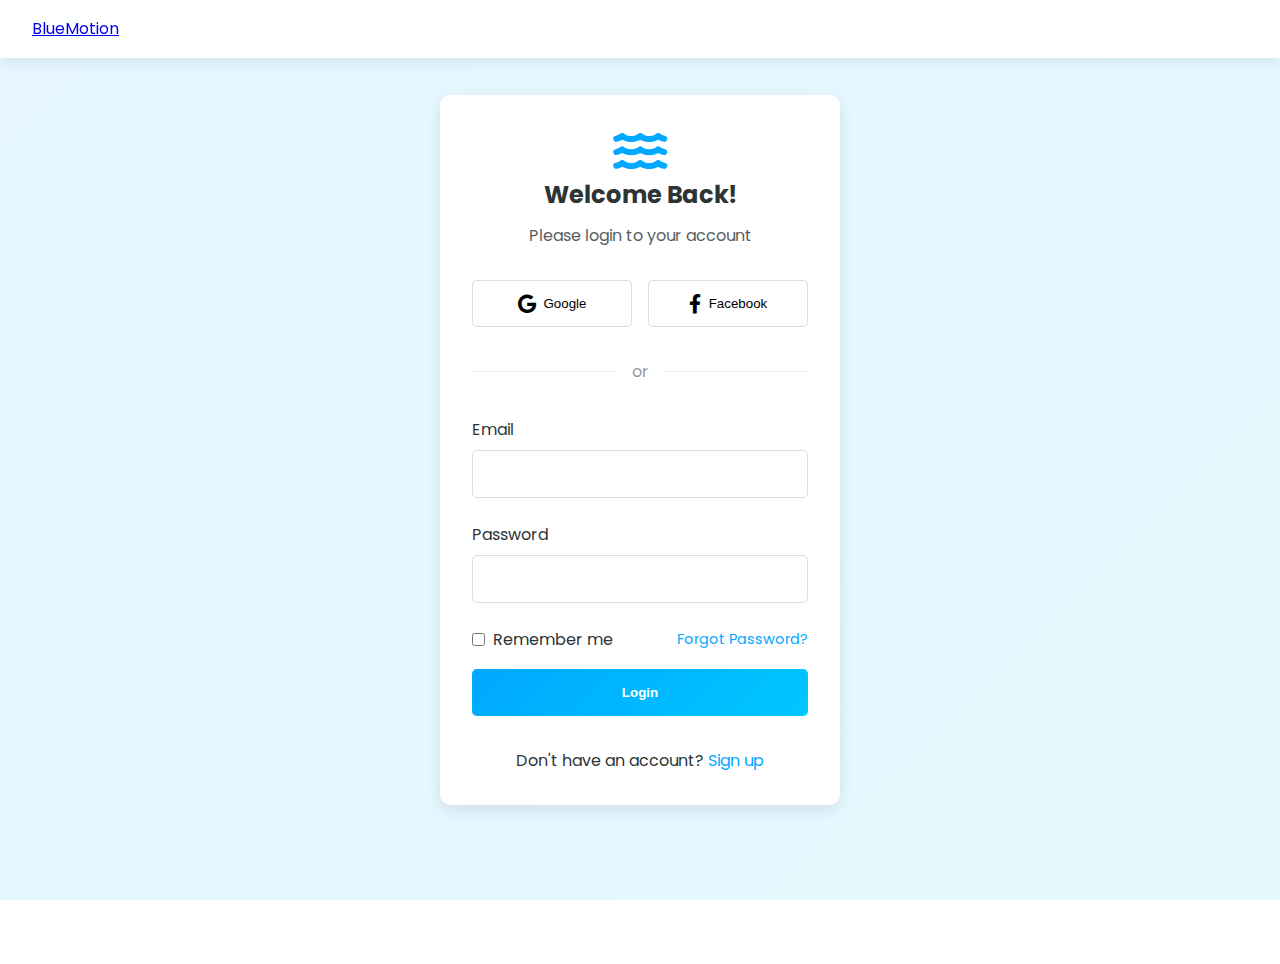
==== login.html @ e765bf22 "Initial commit" ====
<!DOCTYPE html>
<html lang="en">
<head>
    <meta charset="UTF-8">
    <meta name="viewport" content="width=device-width, initial-scale=1.0">
    <title>Login - BlueMotion</title>
    <link rel="stylesheet" href="styles/main.css">
    <link href="https://fonts.googleapis.com/css2?family=Poppins:wght@300;400;500;600;700;800&display=swap" rel="stylesheet">
    <link rel="stylesheet" href="https://cdnjs.cloudflare.com/ajax/libs/font-awesome/6.0.0/css/all.min.css">
    <style>
        .auth-section {
            min-height: 100vh;
            display: flex;
            align-items: center;
            justify-content: center;
            background: linear-gradient(135deg, rgba(0, 168, 255, 0.1), rgba(0, 198, 255, 0.1));
            padding: 2rem;
        }

        .auth-container {
            max-width: 400px;
            width: 100%;
            background-color: var(--bg-color);
            padding: 2rem;
            border-radius: 10px;
            box-shadow: 0 5px 15px var(--shadow-color);
        }

        .auth-header {
            text-align: center;
            margin-bottom: 2rem;
        }

        .auth-header img {
            width: 80px;
            height: 80px;
            margin-bottom: 1rem;
        }

        .auth-header h2 {
            color: var(--heading-color);
            margin-bottom: 0.5rem;
        }

        .auth-header p {
            color: var(--text-color);
            opacity: 0.8;
        }

        .social-login {
            display: grid;
            grid-template-columns: 1fr 1fr;
            gap: 1rem;
            margin-bottom: 2rem;
        }

        .social-btn {
            display: flex;
            align-items: center;
            justify-content: center;
            gap: 0.5rem;
            padding: 0.8rem;
            border: 1px solid var(--border-color);
            border-radius: 5px;
            background: none;
            cursor: pointer;
            transition: background-color 0.3s ease;
        }

        .social-btn:hover {
            background-color: var(--light-color);
        }

        .social-btn i {
            font-size: 1.2rem;
        }

        .divider {
            display: flex;
            align-items: center;
            text-align: center;
            margin: 2rem 0;
            color: var(--text-color);
            opacity: 0.5;
        }

        .divider::before,
        .divider::after {
            content: "";
            flex: 1;
            border-bottom: 1px solid var(--border-color);
        }

        .divider span {
            padding: 0 1rem;
        }

        .form-group label {
            display: block;
            margin-bottom: 0.5rem;
            color: var(--text-color);
        }

        .form-group input {
            width: 100%;
            padding: 0.8rem;
            border: 1px solid var(--border-color);
            border-radius: 5px;
            transition: border-color 0.3s ease;
        }

        .form-group input:focus {
            border-color: var(--primary-color);
            outline: none;
        }

        .remember-forgot {
            display: flex;
            justify-content: space-between;
            align-items: center;
            margin: 1rem 0;
        }

        .remember-me {
            display: flex;
            align-items: center;
            gap: 0.5rem;
        }

        .forgot-password {
            color: var(--primary-color);
            text-decoration: none;
            font-size: 0.9rem;
        }

        .forgot-password:hover {
            text-decoration: underline;
        }

        .submit-btn {
            width: 100%;
            padding: 1rem;
            background: var(--gradient-1);
            color: white;
            border: none;
            border-radius: 5px;
            cursor: pointer;
            font-weight: 600;
            transition: opacity 0.3s ease;
        }

        .submit-btn:hover {
            opacity: 0.9;
        }

        .auth-footer {
            text-align: center;
            margin-top: 2rem;
        }

        .auth-footer a {
            color: var(--primary-color);
            text-decoration: none;
        }

        .auth-footer a:hover {
            text-decoration: underline;
        }

        .auth-error {
            color: var(--danger-color);
            margin: 1rem 0;
            padding: 1rem;
            background-color: rgba(231, 76, 60, 0.1);
            border-radius: 5px;
            display: none;
        }
    </style>
</head>
<body>
    <!-- Navigation -->
    <nav class="navbar">
        <div class="nav-container">
            <div class="logo">
                <a href="index.html">BlueMotion</a>
            </div>
        </div>
    </nav>

    <!-- Login Section -->
    <section class="auth-section">
        <div class="auth-container">
            <div class="auth-header">
                <i class="fas fa-water" style="font-size: 3rem; color: var(--primary-color);"></i>
                <h2>Welcome Back!</h2>
                <p>Please login to your account</p>
            </div>

            <div class="social-login">
                <button class="social-btn">
                    <i class="fab fa-google"></i>
                    <span>Google</span>
                </button>
                <button class="social-btn">
                    <i class="fab fa-facebook-f"></i>
                    <span>Facebook</span>
                </button>
            </div>

            <div class="divider">
                <span>or</span>
            </div>

            <div class="auth-error"></div>

            <form id="loginForm">
                <div class="form-group">
                    <label for="email">Email</label>
                    <input type="email" id="email" name="email" required>
                </div>
                <div class="form-group">
                    <label for="password">Password</label>
                    <input type="password" id="password" name="password" required>
                </div>
                <div class="remember-forgot">
                    <label class="remember-me">
                        <input type="checkbox" name="remember">
                        <span>Remember me</span>
                    </label>
                    <a href="#" class="forgot-password">Forgot Password?</a>
                </div>
                <button type="submit" class="submit-btn">Login</button>
            </form>

            <div class="auth-footer">
                <p>Don't have an account? <a href="register.html">Sign up</a></p>
            </div>
        </div>
    </section>

    <script>
        document.addEventListener('DOMContentLoaded', function() {
            const loginForm = document.getElementById('loginForm');
            const errorDiv = document.querySelector('.auth-error');

            loginForm.addEventListener('submit', async (e) => {
                e.preventDefault();

                const email = document.getElementById('email').value;
                const password = document.getElementById('password').value;

                try {
                    // Here you would typically make an API call to your backend
                    // For now, we'll simulate a successful login
                    await new Promise(resolve => setTimeout(resolve, 1000));

                    // Store user session
                    sessionStorage.setItem('user', JSON.stringify({
                        email: email,
                        name: email.split('@')[0]
                    }));

                    // Redirect to dashboard or previous page
                    const redirectUrl = sessionStorage.getItem('redirectUrl') || 'index.html';
                    window.location.href = redirectUrl;

                } catch (error) {
                    errorDiv.textContent = 'Invalid email or password';
                    errorDiv.style.display = 'block';
                }
            });

            // Handle social login buttons
            document.querySelectorAll('.social-btn').forEach(btn => {
                btn.addEventListener('click', () => {
                    errorDiv.textContent = 'Social login is not implemented yet';
                    errorDiv.style.display = 'block';
                });
            });
        });
    </script>
</body>
</html>
---- styles/main.css ----
/* Global Styles */
:root {
    --primary-color: #00a8ff;
    --secondary-color: #ff6b6b;
    --dark-color: #2d3436;
    --light-color: #f5f6fa;
    --success-color: #2ecc71;
    --danger-color: #e74c3c;
    --bg-color: #ffffff;
    --text-color: #2d3436;
    --card-bg: #ffffff;
    --nav-bg: rgba(255, 255, 255, 0.95);
    --shadow-color: rgba(0, 0, 0, 0.1);
    --border-color: #ddd;
    --heading-color: #2d3436;
    --gradient-1: linear-gradient(135deg, #00a8ff, #00c6ff);
    --gradient-2: linear-gradient(135deg, #ff6b6b, #ff8e8e);
    
    /* Responsive breakpoints */
    --mobile-width: 480px;
    --tablet-width: 768px;
    --desktop-width: 1024px;
    --large-desktop-width: 1200px;
}

* {
    margin: 0;
    padding: 0;
    box-sizing: border-box;
}

html {
    font-size: 16px;
    scroll-behavior: smooth;
}

body {
    font-family: 'Poppins', sans-serif;
    line-height: 1.6;
    color: var(--text-color);
    background-color: var(--bg-color);
}

.container {
    max-width: var(--large-desktop-width);
    margin: 0 auto;
    padding: 0 2rem;
}

/* Modern Navbar Styles */
.navbar {
    background: rgba(255, 255, 255, 0.95);
    box-shadow: 0 2px 15px rgba(0, 0, 0, 0.1);
    padding: 1rem 2rem;
    position: fixed;
    top: 0;
    left: 0;
    right: 0;
    z-index: 1000;
    backdrop-filter: blur(10px);
    -webkit-backdrop-filter: blur(10px);
    transition: all 0.3s ease;
}

.navbar.scrolled {
    background: rgba(255, 255, 255, 0.98);
    padding: 0.8rem 2rem;
}

.navbar-container {
    max-width: 1200px;
    margin: 0 auto;
    display: flex;
    justify-content: space-between;
    align-items: center;
}

.navbar-brand {
    display: flex;
    align-items: center;
    gap: 0.5rem;
}

.navbar-brand img {
    height: 40px;
    transition: all 0.3s ease;
}

.navbar.scrolled .navbar-brand img {
    height: 35px;
}

.navbar-brand h1 {
    font-size: 1.5rem;
    font-weight: 600;
    color: var(--primary-color);
    margin: 0;
}

.nav-links {
    display: flex;
    gap: 2rem;
    align-items: center;
    margin: 0;
    padding: 0;
    list-style: none;
}

.nav-link {
    color: var(--text-color);
    text-decoration: none;
    font-weight: 500;
    font-size: 1rem;
    padding: 0.5rem 0;
    position: relative;
    transition: all 0.3s ease;
}

.nav-link::after {
    content: '';
    position: absolute;
    bottom: 0;
    left: 0;
    width: 0;
    height: 2px;
    background: var(--primary-color);
    transition: width 0.3s ease;
}

.nav-link:hover {
    color: var(--primary-color);
}

.nav-link:hover::after {
    width: 100%;
}

.nav-link.active {
    color: var(--primary-color);
}

.nav-link.active::after {
    width: 100%;
}

.navbar-cta {
    background: var(--primary-color);
    color: white;
    padding: 0.8rem 1.5rem;
    border-radius: 50px;
    font-weight: 500;
    transition: all 0.3s ease;
    text-decoration: none;
    border: 2px solid var(--primary-color);
}

.navbar-cta:hover {
    background: transparent;
    color: var(--primary-color);
}

.mobile-menu-btn {
    display: none;
    background: none;
    border: none;
    cursor: pointer;
    padding: 0.5rem;
}

.mobile-menu-btn .bar {
    display: block;
    width: 25px;
    height: 3px;
    background: var(--text-color);
    margin: 5px 0;
    transition: all 0.3s ease;
}

@media (max-width: 768px) {
    .mobile-menu-btn {
        display: block;
    }

    .nav-links {
        position: fixed;
        top: 80px;
        left: -100%;
        width: 100%;
        height: calc(100vh - 80px);
        background: rgba(255, 255, 255, 0.98);
        flex-direction: column;
        padding: 2rem;
        transition: all 0.3s ease;
        backdrop-filter: blur(10px);
        -webkit-backdrop-filter: blur(10px);
    }

    .nav-links.active {
        left: 0;
    }

    .nav-link {
        font-size: 1.2rem;
    }

    .navbar-cta {
        width: 100%;
        text-align: center;
        margin-top: 1rem;
    }
}

/* Auth Buttons Styles */
.auth-links {
    display: flex;
    gap: 1rem;
    margin-left: 1rem;
    align-items: center;
}

.auth-btn {
    display: flex;
    align-items: center;
    gap: 0.5rem;
    padding: 0.6rem 1.2rem;
    border-radius: 50px;
    font-weight: 500;
    font-size: 0.95rem;
    transition: all 0.3s ease;
    text-decoration: none;
}

.auth-btn i {
    font-size: 1rem;
    transition: transform 0.3s ease;
}

.auth-btn:hover i {
    transform: translateY(-2px);
}

.login-btn {
    color: var(--primary-color);
    background: rgba(0, 168, 255, 0.1);
    border: 1px solid transparent;
}

.login-btn:hover {
    background: rgba(0, 168, 255, 0.2);
    transform: translateY(-2px);
}

.signup-btn {
    background: var(--primary-color);
    color: white;
    border: 1px solid var(--primary-color);
    box-shadow: 0 4px 15px rgba(0, 168, 255, 0.2);
}

.signup-btn:hover {
    transform: translateY(-2px);
    box-shadow: 0 6px 20px rgba(0, 168, 255, 0.3);
    background: var(--primary-color-dark);
}

@media (max-width: 768px) {
    .auth-links {
        flex-direction: column;
        width: 100%;
        gap: 0.8rem;
        margin: 1rem 0 0 0;
    }

    .auth-btn {
        width: 100%;
        justify-content: center;
        padding: 0.8rem 1.2rem;
    }
}

/* Bottom Navigation */
.bottom-nav {
    position: fixed;
    bottom: 0;
    left: 0;
    right: 0;
    background-color: #1a1a1a;
    display: flex;
    justify-content: space-around;
    align-items: center;
    padding: 0.8rem 0;
    z-index: 1000;
}

.bottom-nav .nav-item {
    display: flex;
    flex-direction: column;
    align-items: center;
    text-decoration: none;
    color: #fff;
    font-size: 0.8rem;
    opacity: 0.7;
    transition: opacity 0.3s ease;
}

.bottom-nav .nav-item.active {
    opacity: 1;
}

.bottom-nav .nav-item i {
    font-size: 1.2rem;
    margin-bottom: 0.2rem;
}

.bottom-nav .nav-item span {
    font-size: 0.7rem;
}

/* Add padding to body to prevent content from being hidden behind bottom nav */
body {
    padding-bottom: 4rem;
}

/* Mobile Navigation */
@media (max-width: 768px) {
    .menu-toggle {
        display: block;
    }

    .nav-links {
        display: none;
        position: absolute;
        top: 100%;
        left: 0;
        width: 100%;
        background: var(--nav-bg);
        flex-direction: column;
        padding: 1rem;
        text-align: center;
        box-shadow: 0 4px 6px var(--shadow-color);
    }

    .nav-links.active {
        display: flex;
    }

    .nav-links a {
        padding: 0.8rem;
        display: block;
    }

    .nav-links {
        flex-direction: column;
        gap: 1rem;
        text-align: center;
    }

    .auth-buttons {
        flex-direction: column;
        margin-left: 0;
        margin-top: 1rem;
    }
}

/* Hero Section */
.hero {
    min-height: 100vh;
    padding: 6rem 1rem 4rem;
    position: relative;
    display: flex;
    align-items: center;
    overflow: hidden;
}

.hero-content {
    max-width: 600px;
    margin: 0 auto;
    text-align: center;
    position: relative;
    z-index: 2;
}

.hero-image {
    position: absolute;
    top: 0;
    left: 0;
    width: 100%;
    height: 100%;
    object-fit: cover;
    z-index: 1;
}

.hero h1 {
    font-size: 3.5rem;
    margin-bottom: 1.5rem;
    color: white;
    text-shadow: 2px 2px 4px rgba(0,0,0,0.3);
}

.hero p {
    font-size: 1.2rem;
    margin-bottom: 2rem;
    color: white;
    text-shadow: 1px 1px 2px rgba(0,0,0,0.3);
}

@media (max-width: 768px) {
    .hero {
        padding: 5rem 1rem 3rem;
    }

    .hero h1 {
        font-size: 2.5rem;
    }

    .hero p {
        font-size: 1rem;
    }
}

/* Featured Section */
.featured-section {
    padding: 5rem 0;
    background: var(--light-color);
}

.section-title {
    text-align: center;
    font-size: 2.5rem;
    margin-bottom: 3rem;
    color: var(--heading-color);
}

.featured-grid {
    display: grid;
    grid-template-columns: repeat(auto-fit, minmax(300px, 1fr));
    gap: 2rem;
}

.featured-item {
    background: var(--card-bg);
    border-radius: 15px;
    overflow: hidden;
    box-shadow: 0 5px 15px var(--shadow-color);
    transition: transform 0.3s ease;
}

.featured-item:hover {
    transform: translateY(-5px);
}

.featured-image {
    height: 200px;
    overflow: hidden;
}

.featured-image img {
    width: 100%;
    height: 100%;
    object-fit: cover;
}

.featured-content {
    padding: 1.5rem;
}

.featured-content h3 {
    font-size: 1.2rem;
    margin-bottom: 0.5rem;
    color: var(--heading-color);
}

.featured-content p {
    color: var(--text-color);
    font-size: 0.9rem;
    opacity: 0.8;
}

/* Pricing Section */
.pricing-section {
    padding: 5rem 0;
    background-color: var(--light-color);
}

.pricing-grid {
    display: grid;
    grid-template-columns: repeat(auto-fit, minmax(300px, 1fr));
    gap: 2rem;
    margin-top: 3rem;
}

.pricing-card {
    background-color: var(--card-bg);
    border-radius: 10px;
    padding: 2rem;
    text-align: center;
    box-shadow: 0 5px 15px var(--shadow-color);
    transition: transform 0.3s ease;
    position: relative;
    overflow: hidden;
}

.pricing-card.featured {
    transform: scale(1.05);
    border: 2px solid var(--primary-color);
}

.pricing-card:hover {
    transform: translateY(-10px);
}

.pricing-header {
    margin-bottom: 2rem;
}

.pricing-header h3 {
    color: var(--heading-color);
    font-size: 1.5rem;
    margin-bottom: 1rem;
}

.price {
    font-size: 2.5rem;
    color: var(--primary-color);
    font-weight: bold;
}

.price span {
    font-size: 1rem;
    color: var(--text-color);
}

.pricing-features {
    margin: 2rem 0;
}

.pricing-features ul {
    list-style: none;
    padding: 0;
}

.pricing-features li {
    margin: 1rem 0;
    color: var(--text-color);
}

.pricing-features i {
    color: var(--success-color);
    margin-right: 0.5rem;
}

.book-now {
    background: var(--gradient-1);
    color: white;
    border: none;
    padding: 1rem 2rem;
    border-radius: 5px;
    cursor: pointer;
    font-weight: 600;
    transition: opacity 0.3s ease;
}

.book-now:hover {
    opacity: 0.9;
}

/* Contact Section */
.contact-section {
    padding: 5rem 0;
    background-color: var(--bg-color);
}

.contact-grid {
    display: grid;
    grid-template-columns: repeat(auto-fit, minmax(300px, 1fr));
    gap: 4rem;
    margin-top: 3rem;
}

.contact-info {
    display: grid;
    grid-template-columns: repeat(auto-fit, minmax(200px, 1fr));
    gap: 2rem;
}

.info-item {
    text-align: center;
    padding: 2rem;
    background-color: var(--light-color);
    border-radius: 10px;
    transition: transform 0.3s ease;
}

.info-item:hover {
    transform: translateY(-5px);
}

.info-item i {
    font-size: 2rem;
    color: var(--primary-color);
    margin-bottom: 1rem;
}

.info-item h3 {
    color: var(--heading-color);
    margin-bottom: 0.5rem;
}

.contact-form {
    background-color: var(--light-color);
    padding: 2rem;
    border-radius: 10px;
    box-shadow: 0 5px 15px var(--shadow-color);
}

.form-group {
    margin-bottom: 1.5rem;
}

.form-group input,
.form-group textarea {
    width: 100%;
    padding: 1rem;
    border: 1px solid var(--border-color);
    border-radius: 5px;
    font-family: inherit;
    transition: border-color 0.3s ease;
}

.form-group textarea {
    height: 150px;
    resize: vertical;
}

.form-group input:focus,
.form-group textarea:focus {
    border-color: var(--primary-color);
    outline: none;
}

.submit-btn {
    background: var(--gradient-1);
    color: white;
    border: none;
    padding: 1rem 2rem;
    border-radius: 5px;
    cursor: pointer;
    font-weight: 600;
    width: 100%;
    transition: opacity 0.3s ease;
}

.submit-btn:hover {
    opacity: 0.9;
}

/* Footer */
.footer {
    background-color: var(--dark-color);
    color: white;
    padding: 5rem 0 2rem;
}

.footer-grid {
    display: grid;
    grid-template-columns: repeat(auto-fit, minmax(250px, 1fr));
    gap: 4rem;
    margin-bottom: 3rem;
}

.footer-info h3 {
    color: var(--primary-color);
    font-size: 1.5rem;
    margin-bottom: 1rem;
}

.footer-info p {
    margin-bottom: 2rem;
    opacity: 0.8;
}

.social-links {
    display: flex;
    gap: 1rem;
}

.social-links a {
    color: white;
    font-size: 1.5rem;
    transition: color 0.3s ease;
}

.social-links a:hover {
    color: var(--primary-color);
}

.footer-links h4,
.footer-newsletter h4 {
    color: white;
    margin-bottom: 1.5rem;
}

.footer-links ul {
    list-style: none;
    padding: 0;
}

.footer-links li {
    margin-bottom: 1rem;
}

.footer-links a {
    color: white;
    opacity: 0.8;
    text-decoration: none;
    transition: opacity 0.3s ease;
}

.footer-links a:hover {
    opacity: 1;
}

.footer-newsletter p {
    margin-bottom: 1rem;
    opacity: 0.8;
}

.footer-newsletter form {
    display: flex;
    gap: 1rem;
}

.footer-newsletter input {
    flex: 1;
    padding: 0.8rem;
    border: none;
    border-radius: 5px;
    background-color: rgba(255, 255, 255, 0.1);
    color: white;
}

.footer-newsletter button {
    background: var(--gradient-1);
    color: white;
    border: none;
    padding: 0.8rem 1.5rem;
    border-radius: 5px;
    cursor: pointer;
    transition: opacity 0.3s ease;
}

.footer-newsletter button:hover {
    opacity: 0.9;
}

.footer-bottom {
    text-align: center;
    padding-top: 2rem;
    border-top: 1px solid rgba(255, 255, 255, 0.1);
}

.footer-bottom p {
    opacity: 0.8;
}

/* Modal Styles */
.modal {
    display: none;
    position: fixed;
    top: 0;
    left: 0;
    width: 100%;
    height: 100%;
    background: rgba(0, 0, 0, 0.5);
    z-index: 1100;
    opacity: 0;
    transition: opacity 0.3s ease;
}

.modal.show {
    display: flex;
    opacity: 1;
}

.modal-content {
    background: white;
    margin: auto;
    padding: 2rem;
    border-radius: 15px;
    width: 90%;
    max-width: 600px;
    position: relative;
    transform: translateY(-50px);
    transition: transform 0.3s ease;
    box-shadow: 0 10px 30px rgba(0, 0, 0, 0.2);
}

.modal.show .modal-content {
    transform: translateY(0);
}

.close-modal {
    position: absolute;
    right: 1.5rem;
    top: 1rem;
    font-size: 1.5rem;
    cursor: pointer;
    color: #666;
    transition: color 0.3s ease;
}

.close-modal:hover {
    color: var(--primary-color);
}

.booking-choices {
    display: grid;
    grid-template-columns: 1fr 1fr;
    gap: 2rem;
    margin-top: 2rem;
}

.booking-choice {
    background: white;
    padding: 2rem;
    border-radius: 12px;
    text-align: center;
    cursor: pointer;
    transition: all 0.3s ease;
    border: 2px solid #eee;
}

.booking-choice:hover {
    transform: translateY(-5px);
    border-color: var(--primary-color);
    box-shadow: 0 10px 20px rgba(0, 168, 255, 0.1);
}

.booking-choice img {
    width: 80px;
    height: 80px;
    margin-bottom: 1rem;
}

.booking-choice h3 {
    color: var(--text-color);
    margin-bottom: 0.5rem;
}

.booking-choice p {
    color: #666;
    font-size: 0.9rem;
}

.booking-success {
    text-align: center;
    padding: 2rem 0;
}

.booking-success i {
    font-size: 4rem;
    color: #28a745;
    margin-bottom: 1rem;
}

.download-options {
    display: flex;
    gap: 1rem;
    justify-content: center;
    margin-top: 2rem;
}

.download-btn {
    display: flex;
    align-items: center;
    gap: 0.5rem;
    padding: 0.8rem 1.5rem;
    border-radius: 50px;
    text-decoration: none;
    color: white;
    background: var(--primary-color);
    transition: all 0.3s ease;
}

.download-btn:hover {
    transform: translateY(-2px);
    box-shadow: 0 5px 15px rgba(0, 168, 255, 0.2);
}

@media (max-width: 768px) {
    .booking-choices {
        grid-template-columns: 1fr;
    }

    .download-options {
        flex-direction: column;
    }

    .download-btn {
        width: 100%;
        justify-content: center;
    }
}

/* Map Section Styles */
.map-section {
    padding: 4rem 0;
    background: var(--bg-color);
}

.map-container {
    width: 100%;
    max-width: 1200px;
    margin: 2rem auto;
    border-radius: 15px;
    overflow: hidden;
    box-shadow: 0 10px 30px rgba(0, 0, 0, 0.1);
}

.map-container iframe {
    display: block;
    width: 100%;
    height: 450px;
    border: none;
}

.location-info {
    display: grid;
    grid-template-columns: repeat(3, 1fr);
    gap: 2rem;
    max-width: 1200px;
    margin: 2rem auto;
    padding: 0 2rem;
}

.info-card {
    background: white;
    padding: 2rem;
    border-radius: 15px;
    text-align: center;
    transition: all 0.3s ease;
    box-shadow: 0 5px 15px rgba(0, 0, 0, 0.05);
}

.info-card:hover {
    transform: translateY(-5px);
    box-shadow: 0 8px 25px rgba(0, 0, 0, 0.1);
}

.info-card i {
    font-size: 2rem;
    color: var(--primary-color);
    margin-bottom: 1rem;
}

.info-card h3 {
    color: var(--text-color);
    margin-bottom: 0.5rem;
    font-size: 1.2rem;
}

.info-card p {
    color: #666;
    font-size: 1rem;
    line-height: 1.5;
}

@media (max-width: 768px) {
    .location-info {
        grid-template-columns: 1fr;
        gap: 1rem;
    }

    .map-container {
        margin: 2rem;
    }

    .info-card {
        padding: 1.5rem;
    }
}

/* Responsive Design */
@media screen and (max-width: 768px) {
    .nav-links {
        display: none;
        position: fixed;
        top: 80px;
        left: 0;
        width: 100%;
        background-color: var(--nav-bg);
        padding: 1rem;
        box-shadow: 0 2px 10px var(--shadow-color);
        flex-direction: column;
        align-items: flex-start;
    }

    .nav-links.active {
        display: flex;
    }

    .menu-toggle {
        display: block;
    }

    .pricing-card.featured {
        transform: none;
    }

    .contact-grid,
    .footer-grid {
        gap: 2rem;
    }

    .footer-newsletter form {
        flex-direction: column;
    }
}

/* Animations */
.fade-in {
    opacity: 0;
    transform: translateY(20px);
    animation: fadeIn 0.5s ease forwards;
}

@keyframes fadeIn {
    to {
        opacity: 1;
        transform: translateY(0);
    }
}

/* Utilities */
.text-center {
    text-align: center;
}

.mb-2 {
    margin-bottom: 2rem;
}

.mt-2 {
    margin-top: 2rem;
}
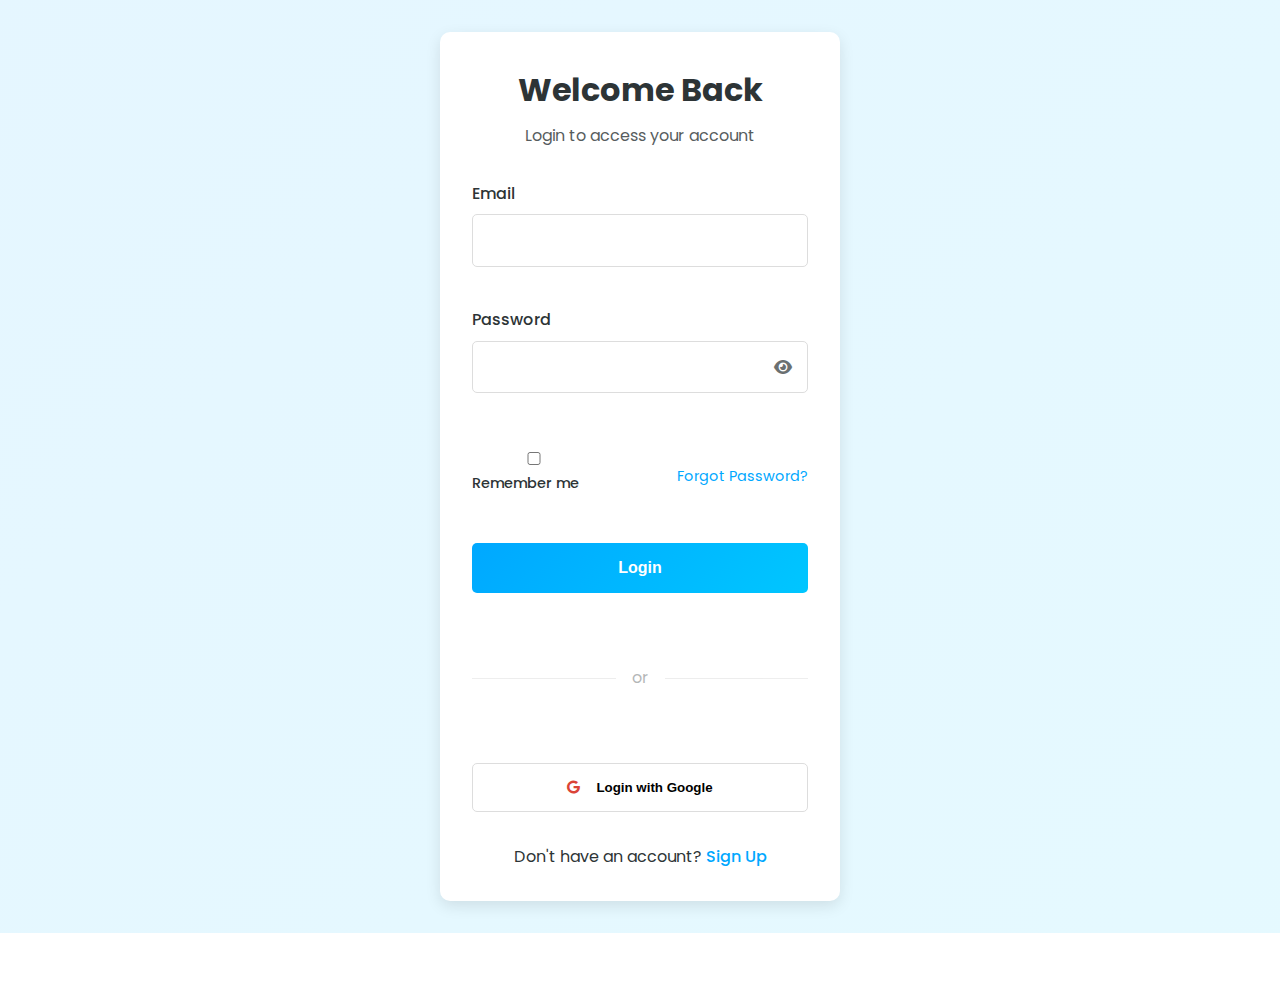
==== commit 5321b492: "update booking section" ====
--- a/login.html
+++ b/login.html
@@ -5,10 +5,11 @@
     <meta name="viewport" content="width=device-width, initial-scale=1.0">
     <title>Login - BlueMotion</title>
     <link rel="stylesheet" href="styles/main.css">
+    <link rel="stylesheet" href="styles/auth.css">
     <link href="https://fonts.googleapis.com/css2?family=Poppins:wght@300;400;500;600;700;800&display=swap" rel="stylesheet">
     <link rel="stylesheet" href="https://cdnjs.cloudflare.com/ajax/libs/font-awesome/6.0.0/css/all.min.css">
     <style>
-        .auth-section {
+        .auth-container {
             min-height: 100vh;
             display: flex;
             align-items: center;
@@ -17,7 +18,7 @@
             padding: 2rem;
         }
 
-        .auth-container {
+        .auth-box {
             max-width: 400px;
             width: 100%;
             background-color: var(--bg-color);
@@ -31,12 +32,6 @@
             margin-bottom: 2rem;
         }
 
-        .auth-header img {
-            width: 80px;
-            height: 80px;
-            margin-bottom: 1rem;
-        }
-
         .auth-header h2 {
             color: var(--heading-color);
             margin-bottom: 0.5rem;
@@ -47,52 +42,13 @@
             opacity: 0.8;
         }
 
-        .social-login {
-            display: grid;
-            grid-template-columns: 1fr 1fr;
-            gap: 1rem;
-            margin-bottom: 2rem;
-        }
-
-        .social-btn {
-            display: flex;
-            align-items: center;
-            justify-content: center;
-            gap: 0.5rem;
-            padding: 0.8rem;
-            border: 1px solid var(--border-color);
-            border-radius: 5px;
-            background: none;
-            cursor: pointer;
-            transition: background-color 0.3s ease;
-        }
-
-        .social-btn:hover {
-            background-color: var(--light-color);
-        }
-
-        .social-btn i {
-            font-size: 1.2rem;
-        }
-
-        .divider {
-            display: flex;
-            align-items: center;
-            text-align: center;
-            margin: 2rem 0;
-            color: var(--text-color);
-            opacity: 0.5;
-        }
-
-        .divider::before,
-        .divider::after {
-            content: "";
-            flex: 1;
-            border-bottom: 1px solid var(--border-color);
-        }
-
-        .divider span {
-            padding: 0 1rem;
+        .auth-form {
+            display: flex;
+            flex-direction: column;
+        }
+
+        .form-group {
+            margin-bottom: 1rem;
         }
 
         .form-group label {
@@ -114,6 +70,18 @@
             outline: none;
         }
 
+        .password-input {
+            position: relative;
+        }
+
+        .password-input i {
+            position: absolute;
+            top: 50%;
+            right: 1rem;
+            transform: translateY(-50%);
+            cursor: pointer;
+        }
+
         .remember-forgot {
             display: flex;
             justify-content: space-between;
@@ -137,7 +105,7 @@
             text-decoration: underline;
         }
 
-        .submit-btn {
+        .btn-primary {
             width: 100%;
             padding: 1rem;
             background: var(--gradient-1);
@@ -149,8 +117,51 @@
             transition: opacity 0.3s ease;
         }
 
-        .submit-btn:hover {
+        .btn-primary:hover {
             opacity: 0.9;
+        }
+
+        .auth-divider {
+            display: flex;
+            align-items: center;
+            text-align: center;
+            margin: 2rem 0;
+            color: var(--text-color);
+            opacity: 0.5;
+        }
+
+        .auth-divider::before,
+        .auth-divider::after {
+            content: "";
+            flex: 1;
+            border-bottom: 1px solid var(--border-color);
+        }
+
+        .auth-divider span {
+            padding: 0 1rem;
+        }
+
+        .social-login {
+            margin-top: 1rem;
+        }
+
+        .btn-google {
+            width: 100%;
+            padding: 1rem;
+            background-color: #fff;
+            border: 1px solid var(--border-color);
+            border-radius: 5px;
+            cursor: pointer;
+            font-weight: 600;
+            transition: background-color 0.3s ease;
+        }
+
+        .btn-google:hover {
+            background-color: var(--light-color);
+        }
+
+        .btn-google i {
+            margin-right: 0.5rem;
         }
 
         .auth-footer {
@@ -166,118 +177,60 @@
         .auth-footer a:hover {
             text-decoration: underline;
         }
-
-        .auth-error {
-            color: var(--danger-color);
-            margin: 1rem 0;
-            padding: 1rem;
-            background-color: rgba(231, 76, 60, 0.1);
-            border-radius: 5px;
-            display: none;
-        }
     </style>
 </head>
 <body>
-    <!-- Navigation -->
-    <nav class="navbar">
-        <div class="nav-container">
-            <div class="logo">
-                <a href="index.html">BlueMotion</a>
+    <div class="auth-container">
+        <div class="auth-box">
+            <div class="auth-header">
+                <h2>Welcome Back</h2>
+                <p>Login to access your account</p>
             </div>
-        </div>
-    </nav>
-
-    <!-- Login Section -->
-    <section class="auth-section">
-        <div class="auth-container">
-            <div class="auth-header">
-                <i class="fas fa-water" style="font-size: 3rem; color: var(--primary-color);"></i>
-                <h2>Welcome Back!</h2>
-                <p>Please login to your account</p>
-            </div>
-
-            <div class="social-login">
-                <button class="social-btn">
-                    <i class="fab fa-google"></i>
-                    <span>Google</span>
-                </button>
-                <button class="social-btn">
-                    <i class="fab fa-facebook-f"></i>
-                    <span>Facebook</span>
-                </button>
-            </div>
-
-            <div class="divider">
-                <span>or</span>
-            </div>
-
-            <div class="auth-error"></div>
-
-            <form id="loginForm">
+            
+            <form id="loginForm" class="auth-form">
                 <div class="form-group">
                     <label for="email">Email</label>
                     <input type="email" id="email" name="email" required>
                 </div>
+                
                 <div class="form-group">
                     <label for="password">Password</label>
-                    <input type="password" id="password" name="password" required>
-                </div>
-                <div class="remember-forgot">
+                    <div class="password-input">
+                        <input type="password" id="password" name="password" required>
+                        <i class="fas fa-eye toggle-password"></i>
+                    </div>
+                </div>
+                
+                <div class="form-group remember-forgot">
                     <label class="remember-me">
                         <input type="checkbox" name="remember">
-                        <span>Remember me</span>
+                        Remember me
                     </label>
                     <a href="#" class="forgot-password">Forgot Password?</a>
                 </div>
-                <button type="submit" class="submit-btn">Login</button>
+                
+                <div class="form-group">
+                    <button type="submit" class="btn-primary">Login</button>
+                </div>
+                
+                <div class="auth-divider">
+                    <span>or</span>
+                </div>
+                
+                <div class="social-login">
+                    <button type="button" class="btn-google">
+                        <i class="fab fa-google"></i>
+                        Login with Google
+                    </button>
+                </div>
             </form>
-
+            
             <div class="auth-footer">
-                <p>Don't have an account? <a href="register.html">Sign up</a></p>
+                <p>Don't have an account? <a href="register.html">Sign Up</a></p>
             </div>
         </div>
-    </section>
-
-    <script>
-        document.addEventListener('DOMContentLoaded', function() {
-            const loginForm = document.getElementById('loginForm');
-            const errorDiv = document.querySelector('.auth-error');
-
-            loginForm.addEventListener('submit', async (e) => {
-                e.preventDefault();
-
-                const email = document.getElementById('email').value;
-                const password = document.getElementById('password').value;
-
-                try {
-                    // Here you would typically make an API call to your backend
-                    // For now, we'll simulate a successful login
-                    await new Promise(resolve => setTimeout(resolve, 1000));
-
-                    // Store user session
-                    sessionStorage.setItem('user', JSON.stringify({
-                        email: email,
-                        name: email.split('@')[0]
-                    }));
-
-                    // Redirect to dashboard or previous page
-                    const redirectUrl = sessionStorage.getItem('redirectUrl') || 'index.html';
-                    window.location.href = redirectUrl;
-
-                } catch (error) {
-                    errorDiv.textContent = 'Invalid email or password';
-                    errorDiv.style.display = 'block';
-                }
-            });
-
-            // Handle social login buttons
-            document.querySelectorAll('.social-btn').forEach(btn => {
-                btn.addEventListener('click', () => {
-                    errorDiv.textContent = 'Social login is not implemented yet';
-                    errorDiv.style.display = 'block';
-                });
-            });
-        });
-    </script>
+    </div>
+
+    <script src="js/auth.js"></script>
 </body>
 </html>
--- a/styles/main.css
+++ b/styles/main.css
@@ -1043,3 +1043,105 @@
 .mt-2 {
     margin-top: 2rem;
 }
+
+/* Reservation Form Styles */
+.reservation-section {
+    padding: 80px 0;
+    background-color: var(--light-color);
+}
+
+.reservation-form-container {
+    max-width: 800px;
+    margin: 0 auto;
+    padding: 30px;
+    background: #fff;
+    border-radius: 10px;
+    box-shadow: 0 5px 15px rgba(0, 0, 0, 0.1);
+}
+
+.reservation-form {
+    display: grid;
+    grid-template-columns: 1fr 1fr;
+    gap: 20px;
+}
+
+.reservation-form .form-group {
+    margin-bottom: 20px;
+}
+
+.reservation-form .form-group label {
+    display: block;
+    margin-bottom: 8px;
+    font-weight: 500;
+    color: var(--text-color);
+}
+
+.reservation-form .form-group input,
+.reservation-form .form-group select {
+    width: 100%;
+    padding: 12px;
+    border: 1px solid var(--border-color);
+    border-radius: 5px;
+    font-size: 16px;
+}
+
+.reservation-form .form-group input:focus,
+.reservation-form .form-group select:focus {
+    outline: none;
+    border-color: var(--primary-color);
+    box-shadow: 0 0 0 2px rgba(var(--primary-rgb), 0.1);
+}
+
+.reservation-summary {
+    grid-column: 1 / -1;
+    padding: 20px;
+    background-color: var(--light-color);
+    border-radius: 8px;
+    margin-top: 20px;
+}
+
+.reservation-summary h3 {
+    margin-bottom: 15px;
+    color: var(--text-color);
+}
+
+.summary-item {
+    display: flex;
+    justify-content: space-between;
+    margin-bottom: 10px;
+    padding: 5px 0;
+    border-bottom: 1px solid var(--border-color);
+}
+
+.summary-item:last-child {
+    border-bottom: none;
+    font-weight: bold;
+}
+
+.reservation-form button[type="submit"] {
+    grid-column: 1 / -1;
+    margin-top: 20px;
+    padding: 15px 30px;
+    background-color: var(--primary-color);
+    color: white;
+    border: none;
+    border-radius: 5px;
+    font-size: 18px;
+    cursor: pointer;
+    transition: background-color 0.3s ease;
+}
+
+.reservation-form button[type="submit"]:hover {
+    background-color: var(--primary-dark);
+}
+
+@media (max-width: 768px) {
+    .reservation-form {
+        grid-template-columns: 1fr;
+    }
+    
+    .reservation-form-container {
+        padding: 20px;
+        margin: 0 15px;
+    }
+}
--- a/styles/auth.css
+++ b/styles/auth.css
@@ -0,0 +1,249 @@
+/* Auth Container */
+.auth-container {
+    min-height: 100vh;
+    display: flex;
+    align-items: center;
+    justify-content: center;
+    padding: 2rem;
+    background: linear-gradient(135deg, var(--primary-color) 0%, var(--secondary-color) 100%);
+}
+
+.auth-box {
+    max-width: 500px;
+    width: 100%;
+    background-color: var(--bg-color);
+    border-radius: 15px;
+    box-shadow: 0 10px 30px rgba(0, 0, 0, 0.1);
+    padding: 2.5rem;
+}
+
+/* Auth Header */
+.auth-header {
+    text-align: center;
+    margin-bottom: 2rem;
+}
+
+.auth-header h2 {
+    font-size: 2rem;
+    color: var(--heading-color);
+    margin-bottom: 0.5rem;
+}
+
+.auth-header p {
+    color: var(--text-color);
+    opacity: 0.8;
+}
+
+/* Auth Form */
+.auth-form {
+    display: flex;
+    flex-direction: column;
+    gap: 1.5rem;
+}
+
+.form-group {
+    margin-bottom: 1rem;
+}
+
+.form-group label {
+    display: block;
+    margin-bottom: 0.5rem;
+    color: var(--text-color);
+    font-weight: 500;
+}
+
+.form-group input {
+    width: 100%;
+    padding: 0.8rem 1rem;
+    border: 1px solid var(--border-color);
+    border-radius: 8px;
+    font-size: 1rem;
+    transition: all 0.3s ease;
+}
+
+.form-group input:focus {
+    border-color: var(--primary-color);
+    box-shadow: 0 0 0 2px rgba(var(--primary-rgb), 0.1);
+    outline: none;
+}
+
+/* Password Input */
+.password-input {
+    position: relative;
+}
+
+.password-input i {
+    position: absolute;
+    right: 1rem;
+    top: 50%;
+    transform: translateY(-50%);
+    cursor: pointer;
+    color: var(--text-color);
+    opacity: 0.7;
+    transition: opacity 0.3s ease;
+}
+
+.password-input i:hover {
+    opacity: 1;
+}
+
+/* Remember Me & Forgot Password */
+.remember-forgot {
+    display: flex;
+    justify-content: space-between;
+    align-items: center;
+    font-size: 0.9rem;
+}
+
+.remember-me {
+    display: flex;
+    align-items: center;
+    gap: 0.5rem;
+}
+
+.forgot-password {
+    color: var(--primary-color);
+    text-decoration: none;
+    transition: opacity 0.3s ease;
+}
+
+.forgot-password:hover {
+    opacity: 0.8;
+}
+
+/* Buttons */
+.btn-primary {
+    width: 100%;
+    padding: 1rem;
+    background: var(--primary-color);
+    color: white;
+    border: none;
+    border-radius: 8px;
+    font-size: 1rem;
+    font-weight: 600;
+    cursor: pointer;
+    transition: all 0.3s ease;
+}
+
+.btn-primary:hover {
+    background: var(--primary-dark);
+    transform: translateY(-1px);
+}
+
+/* Social Login */
+.auth-divider {
+    display: flex;
+    align-items: center;
+    text-align: center;
+    margin: 1.5rem 0;
+}
+
+.auth-divider::before,
+.auth-divider::after {
+    content: "";
+    flex: 1;
+    border-bottom: 1px solid var(--border-color);
+}
+
+.auth-divider span {
+    padding: 0 1rem;
+    color: var(--text-color);
+    opacity: 0.7;
+}
+
+.btn-google {
+    width: 100%;
+    padding: 1rem;
+    background: white;
+    border: 1px solid var(--border-color);
+    border-radius: 8px;
+    display: flex;
+    align-items: center;
+    justify-content: center;
+    gap: 0.5rem;
+    font-weight: 500;
+    cursor: pointer;
+    transition: all 0.3s ease;
+}
+
+.btn-google:hover {
+    background: var(--light-color);
+}
+
+.btn-google i {
+    color: #DB4437;
+}
+
+/* Auth Footer */
+.auth-footer {
+    text-align: center;
+    margin-top: 2rem;
+    color: var(--text-color);
+}
+
+.auth-footer a {
+    color: var(--primary-color);
+    text-decoration: none;
+    font-weight: 500;
+    transition: opacity 0.3s ease;
+}
+
+.auth-footer a:hover {
+    opacity: 0.8;
+}
+
+/* Error and Success Messages */
+.auth-error,
+.auth-success {
+    padding: 1rem;
+    border-radius: 8px;
+    margin-bottom: 1rem;
+    font-size: 0.9rem;
+}
+
+.auth-error {
+    background-color: rgba(220, 53, 69, 0.1);
+    color: #dc3545;
+    border: 1px solid rgba(220, 53, 69, 0.2);
+}
+
+.auth-success {
+    background-color: rgba(40, 167, 69, 0.1);
+    color: #28a745;
+    border: 1px solid rgba(40, 167, 69, 0.2);
+}
+
+/* Terms Checkbox */
+.terms {
+    font-size: 0.9rem;
+}
+
+.checkbox-label {
+    display: flex;
+    align-items: center;
+    gap: 0.5rem;
+}
+
+.checkbox-label input[type="checkbox"] {
+    width: auto;
+}
+
+.checkbox-label a {
+    color: var(--primary-color);
+    text-decoration: none;
+}
+
+.checkbox-label a:hover {
+    text-decoration: underline;
+}
+
+/* Responsive Design */
+@media (max-width: 576px) {
+    .auth-box {
+        padding: 2rem;
+    }
+
+    .auth-header h2 {
+        font-size: 1.75rem;
+    }
+}
